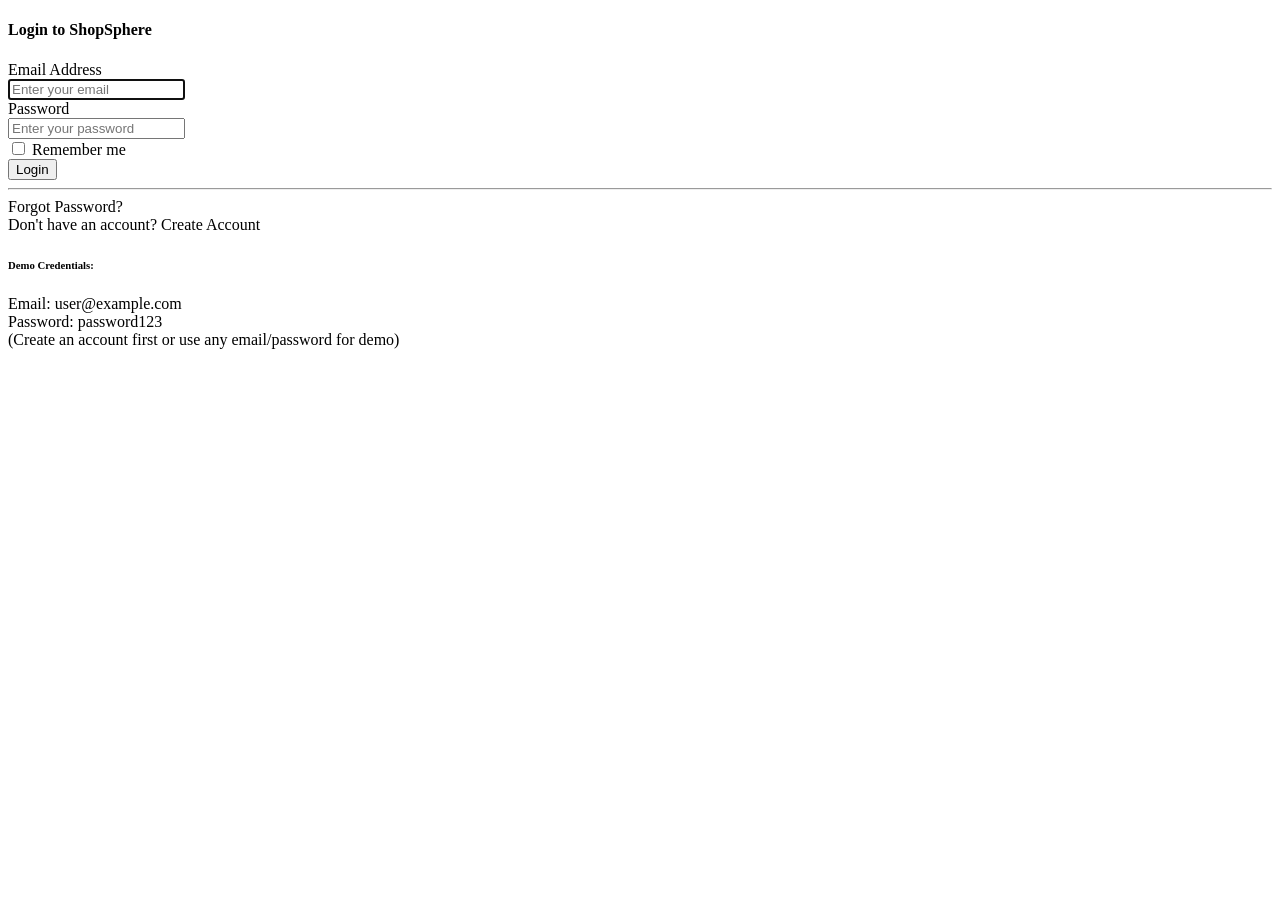
==== src/main/resources/templates/auth/login.html @ 1715ce9c "Create a Home page" ====
<!DOCTYPE html>
<html xmlns:th="http://www.thymeleaf.org">
<head>
    <title>Login</title>
</head>
<body>
<section>
    <div class="row justify-content-center">
        <div class="col-md-6 col-lg-5">
            <div class="card shadow">
                <div class="card-header bg-primary text-white text-center">
                    <h4 class="mb-0"><i class="fas fa-sign-in-alt"></i> Login to ShopSphere</h4>
                </div>
                <div class="card-body p-4">
                    <form th:action="@{/login}" method="post">
                        <div class="mb-3">
                            <label for="username" class="form-label">Email Address</label>
                            <div class="input-group">
                                <span class="input-group-text"><i class="fas fa-envelope"></i></span>
                                <input type="email" class="form-control" id="username" name="username" 
                                       placeholder="Enter your email" required autofocus>
                            </div>
                        </div>
                        <div class="mb-3">
                            <label for="password" class="form-label">Password</label>
                            <div class="input-group">
                                <span class="input-group-text"><i class="fas fa-lock"></i></span>
                                <input type="password" class="form-control" id="password" name="password" 
                                       placeholder="Enter your password" required>
                            </div>
                        </div>
                        <div class="mb-3 form-check">
                            <input type="checkbox" class="form-check-input" id="remember-me" name="remember-me">
                            <label class="form-check-label" for="remember-me">Remember me</label>
                        </div>
                        <button type="submit" class="btn btn-primary w-100">
                            <i class="fas fa-sign-in-alt"></i> Login
                        </button>
                    </form>
                    <hr>
                    <div class="text-center">
                        <a th:href="@{/forgot-password}" class="text-decoration-none">Forgot Password?</a>
                    </div>
                    <div class="text-center mt-3">
                        <span>Don't have an account? </span>
                        <a th:href="@{/register}" class="text-decoration-none fw-bold">Create Account</a>
                    </div>
                </div>
            </div>
            
            <!-- Demo Credentials Info -->
            <div class="alert alert-info mt-4">
                <h6><i class="fas fa-info-circle"></i> Demo Credentials:</h6>
                <p class="mb-0 small">Email: user@example.com<br>Password: password123<br>
                <span class="text-muted">(Create an account first or use any email/password for demo)</span></p>
            </div>
        </div>
    </div>
</section>
</body>
</html>
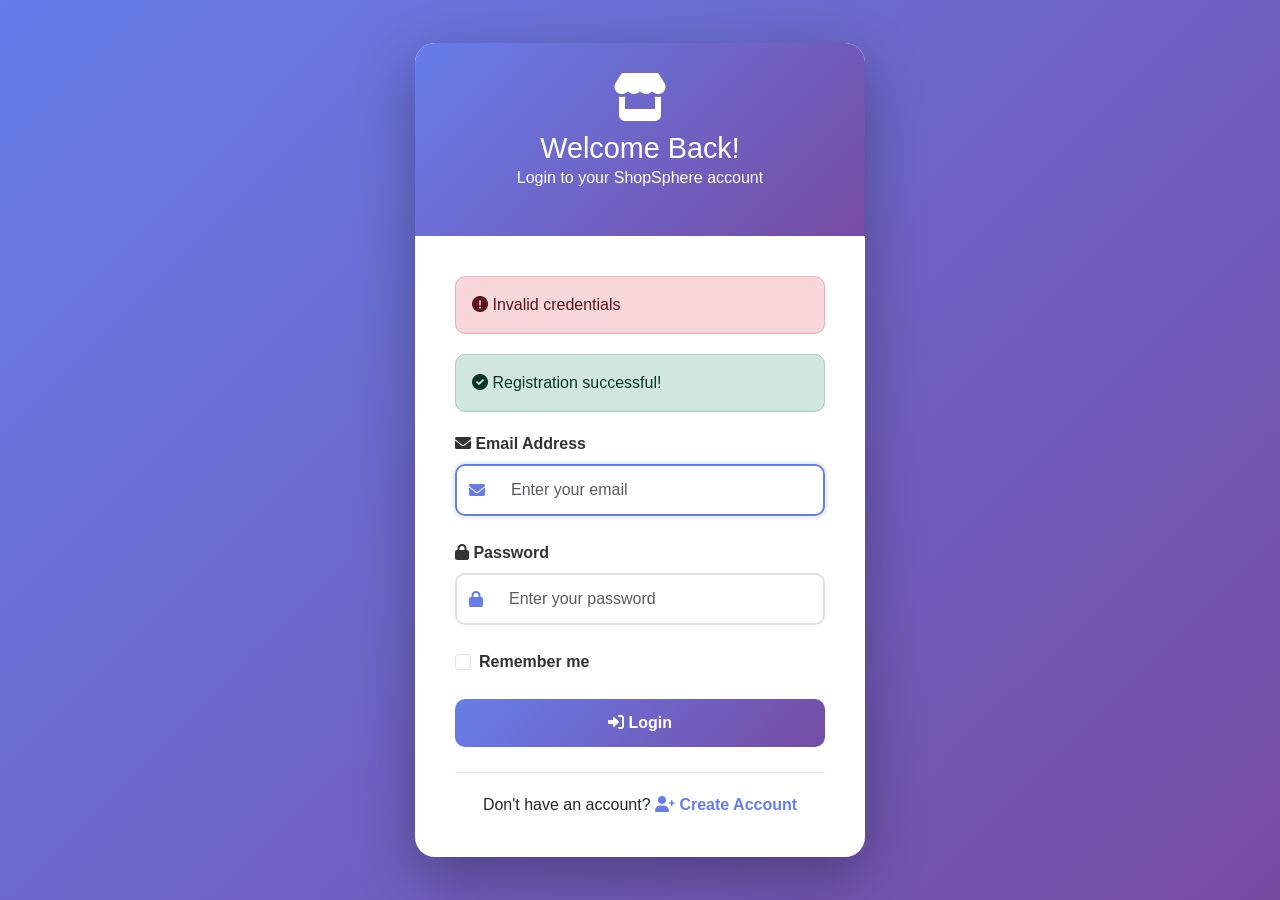
==== commit efbd3fce: "adding the login ,register page" ====
--- a/src/main/resources/templates/auth/login.html
+++ b/src/main/resources/templates/auth/login.html
@@ -1,61 +1,215 @@
 <!DOCTYPE html>
 <html xmlns:th="http://www.thymeleaf.org">
 <head>
-    <title>Login</title>
+    <meta charset="UTF-8">
+    <meta name="viewport" content="width=device-width, initial-scale=1.0">
+    <title>ShopSphere - Login</title>
+    
+    <link href="https://cdn.jsdelivr.net/npm/bootstrap@5.1.3/dist/css/bootstrap.min.css" rel="stylesheet">
+    <link href="https://cdnjs.cloudflare.com/ajax/libs/font-awesome/6.0.0/css/all.min.css" rel="stylesheet">
+    
+    <style>
+        * { margin: 0; padding: 0; box-sizing: border-box; }
+        
+        body {
+            font-family: 'Segoe UI', Tahoma, Geneva, Verdana, sans-serif;
+            background: linear-gradient(135deg, #667eea 0%, #764ba2 100%);
+            min-height: 100vh;
+        }
+        
+        .login-container {
+            min-height: 100vh;
+            display: flex;
+            align-items: center;
+            justify-content: center;
+            padding: 20px;
+        }
+        
+        .login-card {
+            background: white;
+            border-radius: 20px;
+            box-shadow: 0 20px 60px rgba(0,0,0,0.3);
+            max-width: 450px;
+            width: 100%;
+            animation: fadeInUp 0.6s ease-out;
+        }
+        
+        .login-header {
+            background: linear-gradient(135deg, #667eea 0%, #764ba2 100%);
+            color: white;
+            padding: 30px;
+            text-align: center;
+            border-radius: 20px 20px 0 0;
+        }
+        
+        .login-header i {
+            font-size: 3rem;
+            margin-bottom: 10px;
+        }
+        
+        .login-header h2 {
+            margin: 0;
+            font-size: 1.8rem;
+        }
+        
+        .login-body {
+            padding: 40px;
+        }
+        
+        .form-group {
+            margin-bottom: 25px;
+        }
+        
+        .form-group label {
+            font-weight: 600;
+            margin-bottom: 8px;
+            display: block;
+            color: #333;
+        }
+        
+        .input-group {
+            border: 2px solid #e0e0e0;
+            border-radius: 10px;
+            transition: all 0.3s ease;
+        }
+        
+        .input-group:focus-within {
+            border-color: #667eea;
+            box-shadow: 0 0 0 3px rgba(102, 126, 234, 0.1);
+        }
+        
+        .input-group-text {
+            background: transparent;
+            border: none;
+            color: #667eea;
+        }
+        
+        .form-control {
+            border: none;
+            padding: 12px 15px;
+            background: transparent;
+        }
+        
+        .form-control:focus {
+            box-shadow: none;
+            background: transparent;
+        }
+        
+        .btn-login {
+            background: linear-gradient(135deg, #667eea 0%, #764ba2 100%);
+            color: white;
+            border: none;
+            padding: 12px;
+            border-radius: 10px;
+            font-weight: 600;
+            width: 100%;
+            transition: all 0.3s ease;
+        }
+        
+        .btn-login:hover {
+            transform: translateY(-2px);
+            box-shadow: 0 5px 20px rgba(102, 126, 234, 0.4);
+        }
+        
+        .register-link {
+            text-align: center;
+            margin-top: 25px;
+            padding-top: 20px;
+            border-top: 1px solid #e0e0e0;
+        }
+        
+        .register-link a {
+            color: #667eea;
+            text-decoration: none;
+            font-weight: 600;
+        }
+        
+        .alert {
+            border-radius: 10px;
+            margin-bottom: 20px;
+        }
+        
+        @keyframes fadeInUp {
+            from {
+                opacity: 0;
+                transform: translateY(30px);
+            }
+            to {
+                opacity: 1;
+                transform: translateY(0);
+            }
+        }
+    </style>
 </head>
 <body>
-<section>
-    <div class="row justify-content-center">
-        <div class="col-md-6 col-lg-5">
-            <div class="card shadow">
-                <div class="card-header bg-primary text-white text-center">
-                    <h4 class="mb-0"><i class="fas fa-sign-in-alt"></i> Login to ShopSphere</h4>
-                </div>
-                <div class="card-body p-4">
-                    <form th:action="@{/login}" method="post">
-                        <div class="mb-3">
-                            <label for="username" class="form-label">Email Address</label>
-                            <div class="input-group">
-                                <span class="input-group-text"><i class="fas fa-envelope"></i></span>
-                                <input type="email" class="form-control" id="username" name="username" 
-                                       placeholder="Enter your email" required autofocus>
-                            </div>
-                        </div>
-                        <div class="mb-3">
-                            <label for="password" class="form-label">Password</label>
-                            <div class="input-group">
-                                <span class="input-group-text"><i class="fas fa-lock"></i></span>
-                                <input type="password" class="form-control" id="password" name="password" 
-                                       placeholder="Enter your password" required>
-                            </div>
-                        </div>
-                        <div class="mb-3 form-check">
-                            <input type="checkbox" class="form-check-input" id="remember-me" name="remember-me">
-                            <label class="form-check-label" for="remember-me">Remember me</label>
-                        </div>
-                        <button type="submit" class="btn btn-primary w-100">
-                            <i class="fas fa-sign-in-alt"></i> Login
-                        </button>
-                    </form>
-                    <hr>
-                    <div class="text-center">
-                        <a th:href="@{/forgot-password}" class="text-decoration-none">Forgot Password?</a>
-                    </div>
-                    <div class="text-center mt-3">
-                        <span>Don't have an account? </span>
-                        <a th:href="@{/register}" class="text-decoration-none fw-bold">Create Account</a>
+
+<div class="login-container">
+    <div class="login-card">
+        <div class="login-header">
+            <i class="fas fa-store"></i>
+            <h2>Welcome Back!</h2>
+            <p>Login to your ShopSphere account</p>
+        </div>
+        
+        <div class="login-body">
+            <!-- Error Message -->
+            <div th:if="${error}" class="alert alert-danger">
+                <i class="fas fa-exclamation-circle"></i> <span th:text="${error}">Invalid credentials</span>
+            </div>
+            
+            <!-- Success Message -->
+            <div th:if="${success}" class="alert alert-success">
+                <i class="fas fa-check-circle"></i> <span th:text="${success}">Registration successful!</span>
+            </div>
+            
+            <!-- Login Form -->
+            <form th:action="@{/login}" method="post">
+                <div class="form-group">
+                    <label for="username">
+                        <i class="fas fa-envelope"></i> Email Address
+                    </label>
+                    <div class="input-group">
+                        <span class="input-group-text">
+                            <i class="fas fa-envelope"></i>
+                        </span>
+                        <input type="email" class="form-control" id="username" name="username" 
+                               placeholder="Enter your email" required autofocus>
                     </div>
                 </div>
-            </div>
+                
+                <div class="form-group">
+                    <label for="password">
+                        <i class="fas fa-lock"></i> Password
+                    </label>
+                    <div class="input-group">
+                        <span class="input-group-text">
+                            <i class="fas fa-lock"></i>
+                        </span>
+                        <input type="password" class="form-control" id="password" name="password" 
+                               placeholder="Enter your password" required>
+                    </div>
+                </div>
+                
+                <div class="form-group form-check">
+                    <input type="checkbox" class="form-check-input" id="remember-me" name="remember-me">
+                    <label class="form-check-label" for="remember-me">Remember me</label>
+                </div>
+                
+                <button type="submit" class="btn-login">
+                    <i class="fas fa-sign-in-alt"></i> Login
+                </button>
+            </form>
             
-            <!-- Demo Credentials Info -->
-            <div class="alert alert-info mt-4">
-                <h6><i class="fas fa-info-circle"></i> Demo Credentials:</h6>
-                <p class="mb-0 small">Email: user@example.com<br>Password: password123<br>
-                <span class="text-muted">(Create an account first or use any email/password for demo)</span></p>
+            <div class="register-link">
+                Don't have an account? 
+                <a href="/register">
+                    <i class="fas fa-user-plus"></i> Create Account
+                </a>
             </div>
         </div>
     </div>
-</section>
+</div>
+
+<script src="https://cdn.jsdelivr.net/npm/bootstrap@5.1.3/dist/js/bootstrap.bundle.min.js"></script>
 </body>
 </html>
